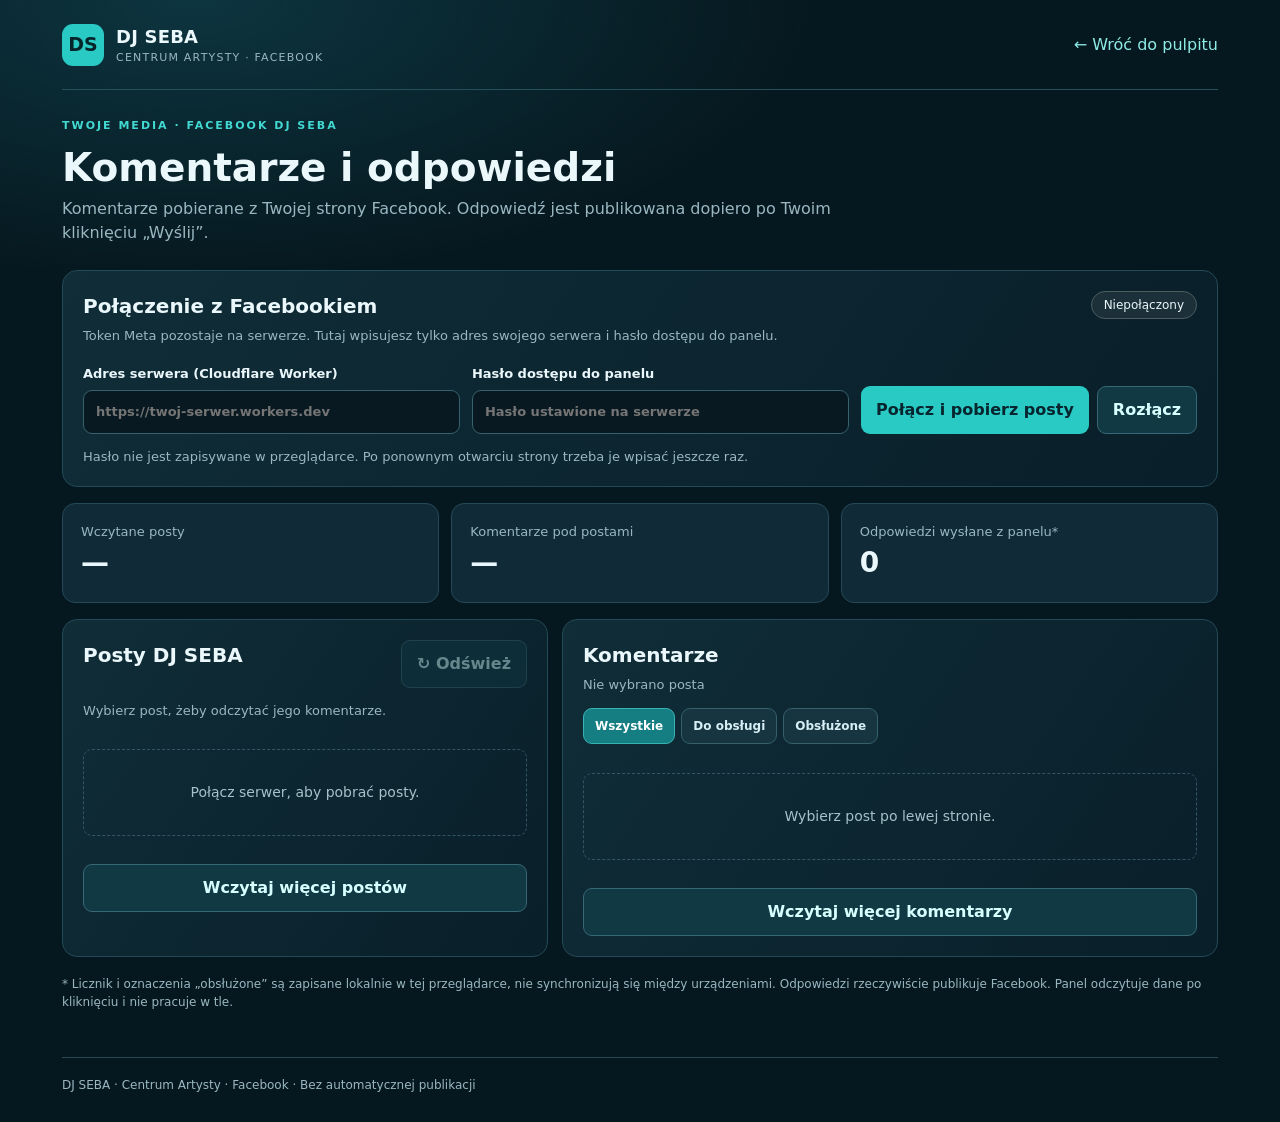
==== facebook.html @ 9dbbbc70 "Add files via upload" ====
<!doctype html>
<html lang="pl">
<head>
  <meta charset="utf-8">
  <meta name="viewport" content="width=device-width,initial-scale=1">
  <meta name="robots" content="noindex,nofollow">
  <title>Facebook • DJ SEBA – Centrum Artysty</title>
  <link rel="stylesheet" href="./facebook.css">
  <script src="./facebook.js" defer></script>
</head>
<body>
  <div class="page">
    <header class="topbar">
      <a class="brand" href="./index.html"><span class="logo">DS</span><span><b>DJ SEBA</b><small>CENTRUM ARTYSTY · FACEBOOK</small></span></a>
      <a class="back" href="./index.html">← Wróć do pulpitu</a>
    </header>
    <main>
      <div class="eyebrow">TWOJE MEDIA · FACEBOOK DJ SEBA</div>
      <h1>Komentarze i odpowiedzi</h1>
      <p class="lead">Komentarze pobierane z Twojej strony Facebook. Odpowiedź jest publikowana dopiero po Twoim kliknięciu „Wyślij”.</p>
      <section class="panel connection" aria-labelledby="connection-title">
        <div class="section-head"><div><h2 id="connection-title">Połączenie z Facebookiem</h2><p>Token Meta pozostaje na serwerze. Tutaj wpisujesz tylko adres swojego serwera i hasło dostępu do panelu.</p></div><span class="status" id="connectionStatus" aria-live="polite">Niepołączony</span></div>
        <form id="connectForm" class="connect-form">
          <label>Adres serwera (Cloudflare Worker)
            <input id="workerUrl" type="url" required autocomplete="url" placeholder="https://twoj-serwer.workers.dev" spellcheck="false">
          </label>
          <label>Hasło dostępu do panelu
            <input id="panelKey" type="password" required autocomplete="off" placeholder="Hasło ustawione na serwerze">
          </label>
          <div class="actions"><button type="submit" class="primary" id="connectButton">Połącz i pobierz posty</button><button type="button" class="secondary" id="disconnectButton">Rozłącz</button></div>
        </form>
        <p class="hint">Hasło nie jest zapisywane w przeglądarce. Po ponownym otwarciu strony trzeba je wpisać jeszcze raz.</p>
      </section>
      <div id="notice" class="notice" role="status" aria-live="polite" hidden></div>
      <section class="metrics" aria-label="Statystyki">
        <div class="metric"><span>Wczytane posty</span><strong id="postCount">—</strong></div>
        <div class="metric"><span>Komentarze pod postami</span><strong id="commentCount">—</strong></div>
        <div class="metric"><span>Odpowiedzi wysłane z panelu*</span><strong id="replyCount">0</strong></div>
      </section>
      <div class="layout">
        <section class="panel posts" aria-labelledby="posts-title">
          <div class="section-head"><h2 id="posts-title">Posty DJ SEBA</h2><button id="refreshButton" class="secondary" disabled>↻ Odśwież</button></div>
          <p class="muted">Wybierz post, żeby odczytać jego komentarze.</p>
          <div id="postList" class="post-list"><p class="empty">Połącz serwer, aby pobrać posty.</p></div>
          <button id="morePostsButton" class="secondary wide" hidden>Wczytaj więcej postów</button>
        </section>
        <section class="panel comments" aria-labelledby="comments-title">
          <div class="section-head"><div><h2 id="comments-title">Komentarze</h2><p id="selectedPostTitle" class="muted">Nie wybrano posta</p></div><span id="selectedCount" class="small-count"></span></div>
          <div class="filters"><button type="button" class="filter active" data-filter="all">Wszystkie</button><button type="button" class="filter" data-filter="new">Do obsługi</button><button type="button" class="filter" data-filter="handled">Obsłużone</button></div>
          <div id="commentList" class="comment-list"><p class="empty">Wybierz post po lewej stronie.</p></div>
          <button id="moreCommentsButton" class="secondary wide" hidden>Wczytaj więcej komentarzy</button>
        </section>
      </div>
      <p class="footnote">* Licznik i oznaczenia „obsłużone” są zapisane lokalnie w tej przeglądarce, nie synchronizują się między urządzeniami. Odpowiedzi rzeczywiście publikuje Facebook. Panel odczytuje dane po kliknięciu i nie pracuje w tle.</p>
    </main>
    <footer>DJ SEBA · Centrum Artysty · Facebook · Bez automatycznej publikacji</footer>
  </div>
  <dialog id="replyDialog" aria-labelledby="replyTitle">
    <form id="replyForm" method="dialog">
      <h2 id="replyTitle">Odpowiedz na komentarz</h2>
      <p id="replyOriginal" class="quote"></p>
      <label>Treść odpowiedzi
        <textarea id="replyMessage" rows="5" maxlength="1800" required></textarea>
      </label>
      <p class="muted">Kliknięcie „Wyślij na Facebooka” opublikuje widoczną dla wszystkich odpowiedź jako DJ SEBA.</p>
      <div class="actions end"><button id="cancelReply" class="secondary" type="button">Anuluj</button><button id="submitReply" class="primary" type="submit">Wyślij na Facebooka</button></div>
    </form>
  </dialog>
</body>
</html>
---- facebook.css ----
:root{font-family:system-ui,-apple-system,Segoe UI,Roboto,Arial,sans-serif;color-scheme:dark;color:#eaf7fb;background:#06181f;--border:#234a57;--surface:#0d2732;--surface2:#09212b;--teal:#29cac4;--muted:#9ab7c1}
*{box-sizing:border-box}body{margin:0;background:radial-gradient(1000px 450px at 15% 0%,#0d3540 0%,transparent 62%),#06181f;line-height:1.5}.page{max-width:1200px;margin:auto;padding:0 22px}.topbar{height:90px;display:flex;align-items:center;justify-content:space-between;border-bottom:1px solid #24505a}.brand{color:inherit;text-decoration:none;display:flex;align-items:center;gap:12px}.brand b{font-size:18px;letter-spacing:.2px}.brand small{display:block;color:var(--muted);font-size:11px;letter-spacing:1.2px}.logo{height:42px;width:42px;display:grid;place-items:center;background:var(--teal);border-radius:11px;color:#06252b;font-weight:900;font-size:19px}.back{color:#8debe6;text-decoration:none}main{padding:28px 0}.eyebrow{font-size:11px;font-weight:800;letter-spacing:2px;color:#41d9d2}h1{font-size:clamp(28px,4vw,39px);margin:10px 0 6px;line-height:1.2}h2{font-size:20px;margin:0}.lead{color:var(--muted);max-width:840px;margin:0 0 25px}.panel{border:1px solid var(--border);border-radius:15px;background:linear-gradient(125deg,#102d38,#091f29);padding:20px;min-width:0}.section-head{display:flex;justify-content:space-between;align-items:flex-start;gap:16px}.section-head p,.muted,.hint{color:var(--muted);font-size:13px}.section-head p{margin:5px 0 0}.status{border:1px solid #4b5d61;background:#1c303a;border-radius:100px;padding:4px 12px;font-size:12px;white-space:nowrap}.status.ok{border-color:#24876d;color:#7ff4c2;background:#0c3833}.connect-form{display:flex;align-items:end;flex-wrap:wrap;gap:12px;margin-top:18px}.connect-form>label{min-width:220px;flex:1}.connect-form .actions{margin:0}.hint{margin-bottom:0}label{display:block;font-size:13px;font-weight:650}input,textarea{display:block;width:100%;background:#081921;color:#f8ffff;border:1px solid #37616c;border-radius:9px;padding:11px 12px;font:inherit;margin-top:7px}textarea{resize:vertical;min-height:100px}button{border:0;border-radius:9px;cursor:pointer;padding:11px 15px;font:inherit;font-weight:750;transition:filter .15s}button:hover:not(:disabled){filter:brightness(1.12)}button:disabled{opacity:.45;cursor:not-allowed}.primary{background:var(--teal);color:#06252e}.secondary{background:#103944;color:#d6ffff;border:1px solid #386775}.actions{display:flex;flex-wrap:wrap;gap:8px}.end{justify-content:flex-end}.metrics{display:grid;grid-template-columns:repeat(3,1fr);gap:12px;margin:16px 0}.metric{background:#102b37;border:1px solid #254959;padding:18px;border-radius:13px}.metric span{display:block;font-size:13px;color:var(--muted)}.metric strong{font-size:28px}.layout{display:grid;grid-template-columns:1fr 1.35fr;gap:14px}.post-list,.comment-list{display:flex;flex-direction:column;gap:10px;margin-top:15px}.post,.comment-card{border:1px solid #31515e;background:#071f2a;border-radius:11px;padding:14px}.post{display:block;width:100%;text-align:left;color:inherit;font-weight:400}.post.active{border-color:var(--teal);background:#103940}.post .headline{font-weight:750;display:block;margin-bottom:7px}.post small,.small-count{color:#90b3be;font-size:12px}.count{display:inline-block;background:#153e48;border-radius:100px;padding:3px 8px;font-size:12px;margin-top:8px}.comment-card p{white-space:pre-wrap;overflow-wrap:anywhere;margin:10px 0}.comment-card .meta{display:flex;gap:10px;justify-content:space-between;font-size:12px;color:var(--muted)}.comment-card .actions{margin-top:11px}.filter{background:#173441;color:#d7eff4;font-size:12px;border:1px solid #35606c;padding:8px 11px}.filter.active{background:#157e82;color:white;border-color:#38b3b5}.filters{display:flex;flex-wrap:wrap;gap:6px;margin-top:14px}.wide{display:block;width:100%;margin-top:14px}.empty{color:#a7c1c9;font-size:14px;text-align:center;padding:32px 15px;border:1px dashed #345664;border-radius:9px}.notice{border-radius:10px;background:#173a45;border:1px solid #2e6873;padding:12px 16px;margin:14px 0}.notice.error{background:#4a272b;border-color:#a65058;color:#ffdedb}.notice.success{background:#133a36;border-color:#33876d;color:#c4ffea}.footnote{font-size:12px;color:var(--muted);margin:18px 0}footer{padding:18px 0 28px;border-top:1px solid #284852;color:var(--muted);font-size:12px}dialog{border:1px solid #3c6873;border-radius:15px;background:#09232d;color:inherit;max-width:540px;width:calc(100% - 30px);box-shadow:0 12px 80px #000c;padding:24px}dialog::backdrop{background:#010d13ba}dialog .quote{padding:12px;color:#bcdae1;border-left:3px solid var(--teal);white-space:pre-wrap;max-height:120px;overflow:auto}dialog .muted{margin-top:9px}dialog .actions{margin-top:18px}
@media(max-width:800px){.layout{grid-template-columns:1fr}.metrics{grid-template-columns:1fr 1fr 1fr}.page{padding:0 12px}.topbar{height:75px}.connect-form .actions{width:100%}}@media(max-width:520px){.metrics{grid-template-columns:1fr}.section-head{flex-wrap:wrap}.brand small{font-size:9px}.back{font-size:12px}.panel{padding:14px}.connect-form>label{min-width:100%}}

/* Wbudowany widok WEB v1.9: bez osobnego nagłówka i stopki. */
html.fb-embedded .topbar,html.fb-embedded footer{display:none}
html.fb-embedded .page{max-width:none;padding:0}
html.fb-embedded main{padding:8px 0 10px}
html.fb-embedded main>.eyebrow,html.fb-embedded main>h1,html.fb-embedded main>.lead{display:none}
html.fb-embedded .panel{padding:16px}
@media(max-width:520px){html.fb-embedded .panel{padding:12px}}
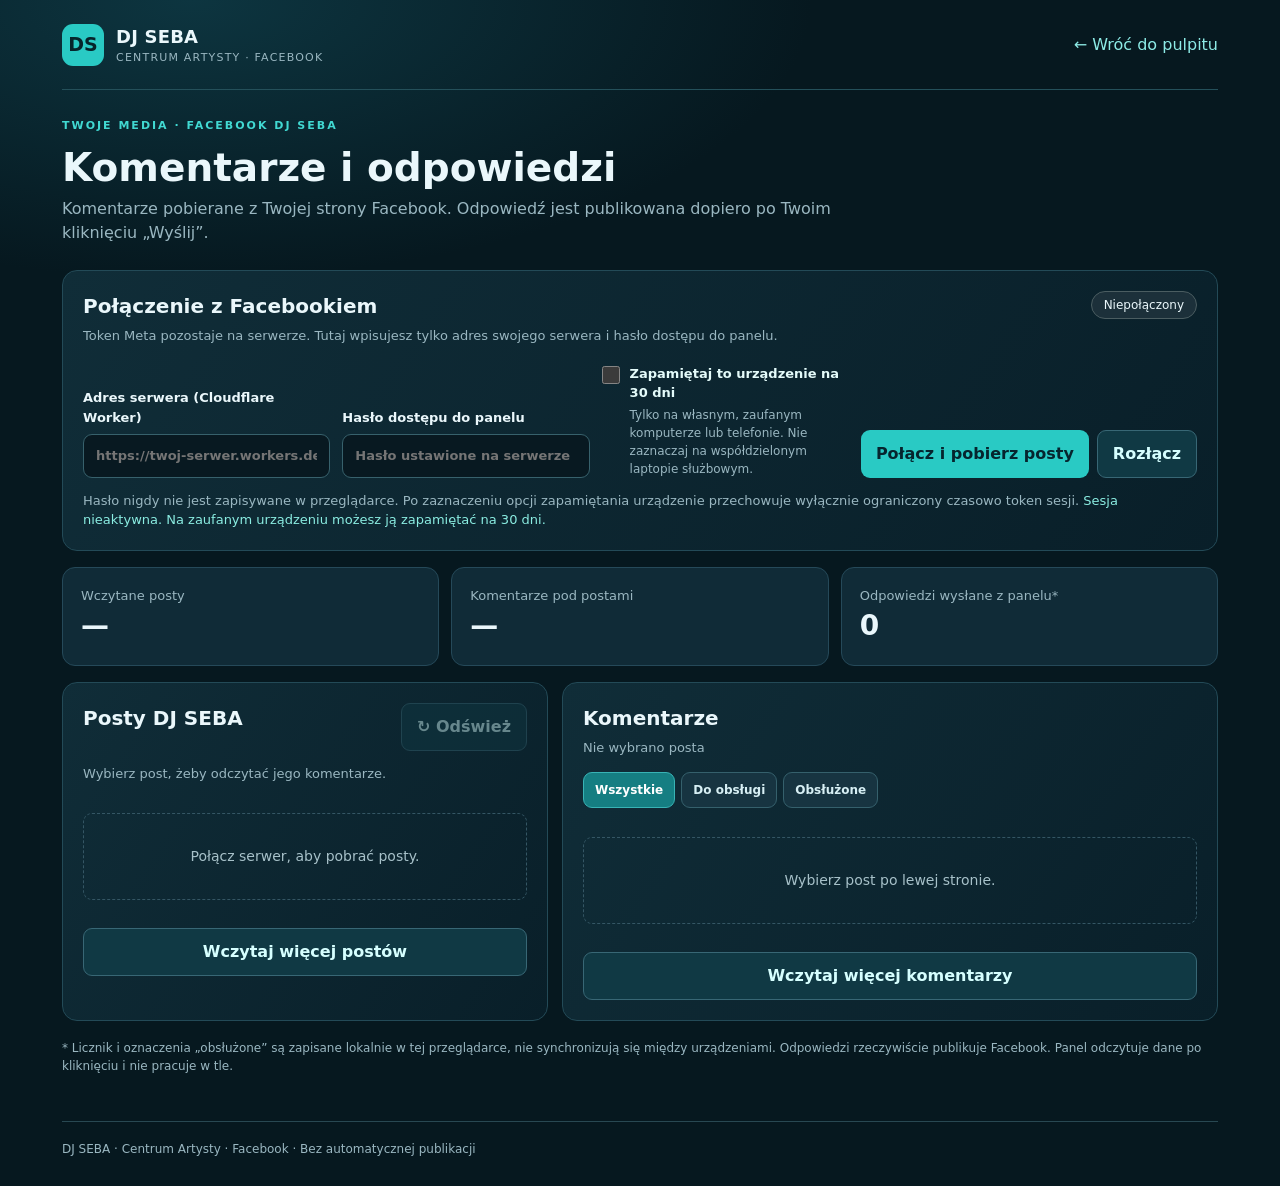
==== commit 51520d40: "Add files via upload" ====
--- a/facebook.html
+++ b/facebook.html
@@ -27,9 +27,10 @@
           <label>Hasło dostępu do panelu
             <input id="panelKey" type="password" required autocomplete="off" placeholder="Hasło ustawione na serwerze">
           </label>
+          <label class="remember-device"><input type="checkbox" id="rememberDevice"><span><b>Zapamiętaj to urządzenie na 30 dni</b><small>Tylko na własnym, zaufanym komputerze lub telefonie. Nie zaznaczaj na współdzielonym laptopie służbowym.</small></span></label>
           <div class="actions"><button type="submit" class="primary" id="connectButton">Połącz i pobierz posty</button><button type="button" class="secondary" id="disconnectButton">Rozłącz</button></div>
         </form>
-        <p class="hint">Hasło nie jest zapisywane w przeglądarce. Po ponownym otwarciu strony trzeba je wpisać jeszcze raz.</p>
+        <p class="hint">Hasło nigdy nie jest zapisywane w przeglądarce. Po zaznaczeniu opcji zapamiętania urządzenie przechowuje wyłącznie ograniczony czasowo token sesji. <span id="sessionInfo" aria-live="polite">Sesja nieaktywna.</span></p>
       </section>
       <div id="notice" class="notice" role="status" aria-live="polite" hidden></div>
       <section class="metrics" aria-label="Statystyki">
--- a/facebook.css
+++ b/facebook.css
@@ -9,3 +9,10 @@
 html.fb-embedded main>.eyebrow,html.fb-embedded main>h1,html.fb-embedded main>.lead{display:none}
 html.fb-embedded .panel{padding:16px}
 @media(max-width:520px){html.fb-embedded .panel{padding:12px}}
+
+/* Zapamiętywanie urządzenia – v1.9.1 */
+.remember-device{display:flex;gap:10px;align-items:flex-start;flex:1 0 100%;font-weight:400;cursor:pointer}
+.remember-device input{width:18px;height:18px;min-width:18px;accent-color:var(--teal);margin:2px 0 0;padding:0;cursor:pointer}
+.remember-device b{display:block;color:#e4fbfa;font-size:13px}
+.remember-device small{display:block;color:var(--muted);font-size:12px;margin-top:3px}
+#sessionInfo{color:#8bede2}
